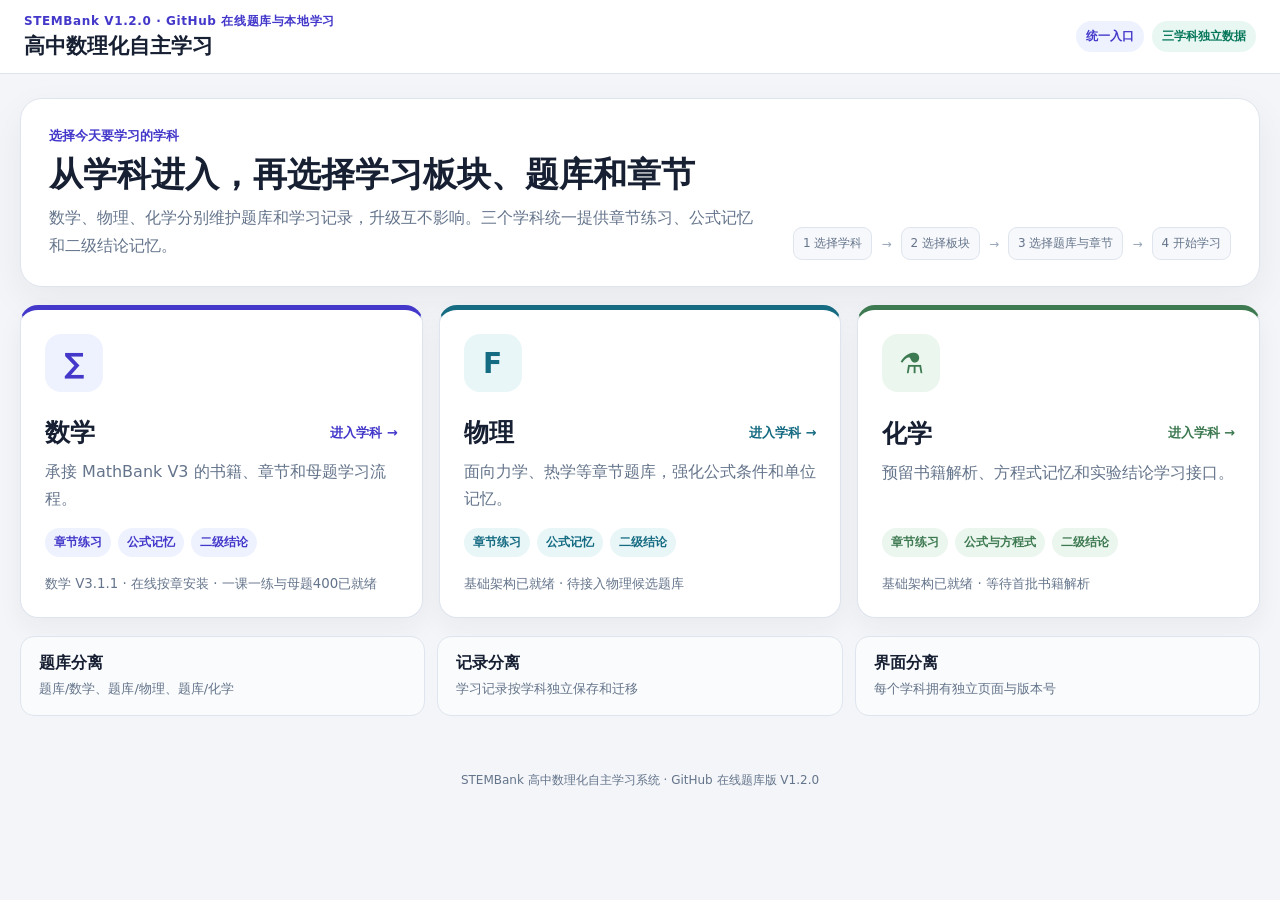
==== index.html @ 2c2f06aa "feat: publish STEMBank with online question banks" ====
<!doctype html>
<html lang="zh-CN">
<head>
  <meta charset="utf-8">
  <meta name="viewport" content="width=device-width,initial-scale=1,viewport-fit=cover">
  <meta name="theme-color" content="#24314d">
  <title>高中数理化自主学习</title>
  <link rel="manifest" href="app.webmanifest">
  <link rel="stylesheet" href="公共资源/styles.css">
</head>
<body class="home-page">
  <header class="topbar">
    <div>
      <p class="eyebrow">STEMBank V1.2.0 · GitHub 在线题库与本地学习</p>
      <h1>高中数理化自主学习</h1>
    </div>
    <div class="top-actions">
      <span class="status-pill">统一入口</span>
      <span class="status-pill status-ready">三学科独立数据</span>
    </div>
  </header>

  <main class="home-shell">
    <section class="welcome-panel" aria-labelledby="welcome-title">
      <div>
        <span class="section-kicker">选择今天要学习的学科</span>
        <h2 id="welcome-title">从学科进入，再选择学习板块、题库和章节</h2>
        <p>数学、物理、化学分别维护题库和学习记录，升级互不影响。三个学科统一提供章节练习、公式记忆和二级结论记忆。</p>
      </div>
      <div class="flow-strip" aria-label="学习流程">
        <span>1 选择学科</span><i>→</i><span>2 选择板块</span><i>→</i><span>3 选择题库与章节</span><i>→</i><span>4 开始学习</span>
      </div>
    </section>

    <section class="subject-grid" aria-label="学科选择">
      <a class="subject-card math" href="学科/数学/index.html" data-subject="math">
        <div class="subject-mark" aria-hidden="true">∑</div>
        <div class="subject-copy">
          <div class="subject-head"><h2>数学</h2><span>进入学科 →</span></div>
          <p>承接 MathBank V3 的书籍、章节和母题学习流程。</p>
          <div class="module-chips"><span>章节练习</span><span>公式记忆</span><span>二级结论</span></div>
          <small>数学 V3.1.1 · 在线按章安装 · 一课一练与母题400已就绪</small>
        </div>
      </a>

      <a class="subject-card physics" href="学科/物理/index.html" data-subject="physics">
        <div class="subject-mark" aria-hidden="true">F</div>
        <div class="subject-copy">
          <div class="subject-head"><h2>物理</h2><span>进入学科 →</span></div>
          <p>面向力学、热学等章节题库，强化公式条件和单位记忆。</p>
          <div class="module-chips"><span>章节练习</span><span>公式记忆</span><span>二级结论</span></div>
          <small>基础架构已就绪 · 待接入物理候选题库</small>
        </div>
      </a>

      <a class="subject-card chemistry" href="学科/化学/index.html" data-subject="chemistry">
        <div class="subject-mark" aria-hidden="true">⚗</div>
        <div class="subject-copy">
          <div class="subject-head"><h2>化学</h2><span>进入学科 →</span></div>
          <p>预留书籍解析、方程式记忆和实验结论学习接口。</p>
          <div class="module-chips"><span>章节练习</span><span>公式与方程式</span><span>二级结论</span></div>
          <small>基础架构已就绪 · 等待首批书籍解析</small>
        </div>
      </a>
    </section>

    <section class="architecture-note">
      <div><b>题库分离</b><span>题库/数学、题库/物理、题库/化学</span></div>
      <div><b>记录分离</b><span>学习记录按学科独立保存和迁移</span></div>
      <div><b>界面分离</b><span>每个学科拥有独立页面与版本号</span></div>
    </section>
  </main>

  <footer class="site-footer">STEMBank 高中数理化自主学习系统 · GitHub 在线题库版 V1.2.0</footer>
  <script src="公共资源/home.js"></script>
</body>
</html>
---- 公共资源/styles.css ----
:root {
  --ink: #172033;
  --muted: #64748b;
  --line: #dfe5ee;
  --bg: #f3f5f8;
  --surface: #ffffff;
  --navy: #24314d;
  --accent: #4338ca;
  --accent-soft: #eef2ff;
  --success: #08785d;
  --warning: #a95f12;
  --radius: 18px;
}

* { box-sizing: border-box; }
html, body { min-height: 100%; }
body {
  margin: 0;
  background: var(--bg);
  color: var(--ink);
  font-family: "Microsoft YaHei", "PingFang SC", system-ui, sans-serif;
}
button, select, input { font: inherit; }
button, a { -webkit-tap-highlight-color: transparent; }
a { color: inherit; }
.hidden { display: none !important; }

.topbar {
  position: sticky;
  top: 0;
  z-index: 20;
  display: flex;
  align-items: center;
  justify-content: space-between;
  gap: 18px;
  padding: 13px 24px;
  background: rgba(255, 255, 255, .96);
  border-bottom: 1px solid var(--line);
  backdrop-filter: blur(10px);
}
.topbar h1 { margin: 2px 0 0; font-size: 21px; }
.eyebrow { margin: 0; color: var(--accent); font-size: 12px; font-weight: 800; letter-spacing: .05em; }
.top-actions { display: flex; align-items: center; justify-content: flex-end; gap: 8px; flex-wrap: wrap; }
.status-pill { padding: 7px 10px; border-radius: 999px; background: var(--accent-soft); color: var(--accent); font-size: 12px; font-weight: 800; }
.status-ready { background: #e8f7f1; color: var(--success); }

.home-shell { width: min(1240px, calc(100% - 32px)); margin: 24px auto 36px; }
.welcome-panel {
  display: grid;
  grid-template-columns: minmax(0, 1fr) auto;
  gap: 28px;
  align-items: end;
  padding: 26px 28px;
  border: 1px solid var(--line);
  border-radius: 22px;
  background: var(--surface);
  box-shadow: 0 14px 38px rgba(30, 41, 59, .06);
}
.section-kicker { color: var(--accent); font-size: 13px; font-weight: 800; }
.welcome-panel h2 { max-width: 730px; margin: 7px 0 8px; font-size: clamp(22px, 3vw, 34px); line-height: 1.3; }
.welcome-panel p { max-width: 760px; margin: 0; color: var(--muted); line-height: 1.75; }
.flow-strip { display: flex; align-items: center; gap: 9px; flex-wrap: wrap; color: var(--muted); font-size: 12px; }
.flow-strip span { padding: 7px 9px; border-radius: 9px; background: #f7f8fb; border: 1px solid var(--line); }
.flow-strip i { font-style: normal; color: #9aa7b8; }

.subject-grid { display: grid; grid-template-columns: repeat(3, 1fr); gap: 16px; margin-top: 18px; }
.subject-card {
  --subject: #4338ca;
  --subject-soft: #eef2ff;
  min-height: 292px;
  display: flex;
  flex-direction: column;
  justify-content: space-between;
  gap: 24px;
  padding: 24px;
  text-decoration: none;
  background: var(--surface);
  border: 1px solid var(--line);
  border-top: 5px solid var(--subject);
  border-radius: var(--radius);
  box-shadow: 0 10px 26px rgba(30, 41, 59, .05);
  transition: transform .16s ease, box-shadow .16s ease, border-color .16s ease;
}
.subject-card:hover, .subject-card:focus-visible { transform: translateY(-3px); box-shadow: 0 18px 38px rgba(30, 41, 59, .1); outline: none; border-color: var(--subject); }
.subject-card.physics { --subject: #156b82; --subject-soft: #e8f6f8; }
.subject-card.chemistry { --subject: #3e7a51; --subject-soft: #ebf6ee; }
.subject-mark { width: 58px; height: 58px; display: grid; place-items: center; border-radius: 16px; background: var(--subject-soft); color: var(--subject); font-size: 28px; font-weight: 800; }
.subject-head { display: flex; align-items: center; justify-content: space-between; gap: 12px; }
.subject-head h2 { margin: 0; font-size: 25px; }
.subject-head span { color: var(--subject); font-size: 13px; font-weight: 800; }
.subject-copy p { min-height: 52px; margin: 10px 0 16px; color: var(--muted); line-height: 1.65; }
.subject-copy small { display: block; margin-top: 18px; color: var(--muted); }
.module-chips { display: flex; flex-wrap: wrap; gap: 7px; }
.module-chips span { padding: 6px 9px; border-radius: 999px; background: var(--subject-soft); color: var(--subject); font-size: 12px; font-weight: 700; }
.architecture-note { display: grid; grid-template-columns: repeat(3, 1fr); gap: 12px; margin-top: 18px; }
.architecture-note div { padding: 16px 18px; border: 1px solid var(--line); border-radius: 14px; background: #fafbfc; }
.architecture-note b, .architecture-note span { display: block; }
.architecture-note span { margin-top: 5px; color: var(--muted); font-size: 13px; line-height: 1.55; }
.site-footer { padding: 20px; text-align: center; color: var(--muted); font-size: 12px; }

.subject-page { --subject: #4338ca; --subject-soft: #eef2ff; }
.subject-page.physics { --subject: #156b82; --subject-soft: #e8f6f8; }
.subject-page.chemistry { --subject: #3e7a51; --subject-soft: #ebf6ee; }
.subject-page .eyebrow { color: var(--subject); }
.home-link, .action-button {
  border: 1px solid var(--line);
  border-radius: 11px;
  padding: 9px 13px;
  background: #fff;
  color: #334155;
  font-weight: 750;
  text-decoration: none;
  cursor: pointer;
}
.action-button.primary { border-color: var(--subject); background: var(--subject); color: #fff; }
.action-button:disabled { cursor: not-allowed; opacity: .55; }
.module-tabs { position: sticky; top: 69px; z-index: 18; display: flex; gap: 8px; padding: 10px 24px; border-bottom: 1px solid var(--line); background: #f8f9fb; }
.module-tab { border: 1px solid var(--line); border-radius: 10px; padding: 9px 14px; background: #fff; color: var(--ink); font-weight: 800; cursor: pointer; }
.module-tab.on { border-color: var(--subject); background: var(--subject); color: #fff; }
.subject-layout { width: min(1500px, calc(100% - 32px)); margin: 18px auto; display: grid; grid-template-columns: 300px minmax(0, 1fr) 270px; gap: 16px; }
.panel { border: 1px solid var(--line); border-radius: var(--radius); background: #fff; box-shadow: 0 8px 24px rgba(30, 41, 59, .045); }
.side-panel { align-self: start; padding: 17px; }
.side-panel h2 { margin: 0 0 14px; font-size: 17px; }
.field { display: block; margin: 12px 0; }
.field span { display: block; margin-bottom: 6px; color: var(--muted); font-size: 12px; font-weight: 700; }
.field select { width: 100%; padding: 10px; border: 1px solid var(--line); border-radius: 10px; background: #fff; }
.section-title { margin: 18px 0 9px; padding-top: 14px; border-top: 1px solid var(--line); color: var(--muted); font-size: 12px; font-weight: 800; }
.chapter-empty { padding: 18px 12px; border: 1px dashed #cbd5e1; border-radius: 12px; background: #fafbfc; color: var(--muted); font-size: 13px; line-height: 1.65; text-align: center; }
.button-row { display: flex; gap: 8px; margin-top: 10px; }
.button-row > * { flex: 1; }
.workspace-panel { min-height: 650px; display: flex; flex-direction: column; overflow: hidden; }
.workspace-head { display: flex; align-items: center; justify-content: space-between; gap: 12px; padding: 16px 20px; border-bottom: 1px solid var(--line); }
.workspace-head h2 { margin: 0; font-size: 18px; }
.module-view { flex: 1; padding: 24px; }
.empty-workspace { min-height: 520px; display: grid; place-items: center; text-align: center; }
.empty-workspace > div { max-width: 590px; }
.empty-symbol { width: 66px; height: 66px; display: grid; place-items: center; margin: 0 auto 16px; border-radius: 18px; background: var(--subject-soft); color: var(--subject); font-size: 28px; font-weight: 800; }
.empty-workspace h3 { margin: 0 0 9px; font-size: 22px; }
.empty-workspace p { margin: 0; color: var(--muted); line-height: 1.75; }
.status-card { margin-top: 18px; padding: 13px; border-radius: 12px; background: var(--subject-soft); color: var(--subject); font-size: 13px; line-height: 1.6; }
.metric-list { display: grid; gap: 8px; }
.metric { padding: 12px; border-radius: 12px; background: #f8fafc; }
.metric span, .metric b { display: block; }
.metric span { color: var(--muted); font-size: 12px; }
.metric b { margin-top: 3px; font-size: 21px; }
.record-path { margin-top: 12px; padding: 11px; border: 1px solid var(--line); border-radius: 11px; color: var(--muted); font-size: 12px; line-height: 1.6; word-break: break-all; }
.file-choice { position: absolute; width: 1px; height: 1px; overflow: hidden; clip: rect(0, 0, 0, 0); }
.queue-note { min-height: 20px; margin-top: 8px; color: var(--muted); font-size: 12px; }

@media (max-width: 1060px) {
  .subject-grid, .architecture-note { grid-template-columns: 1fr; }
  .welcome-panel { grid-template-columns: 1fr; }
  .subject-layout { grid-template-columns: 1fr; }
  .workspace-panel { min-height: 560px; }
  .module-tabs { position: static; overflow-x: auto; }
}
@media (max-width: 680px) {
  .topbar { position: static; align-items: flex-start; padding: 12px 16px; }
  .top-actions .status-pill { display: none; }
  .home-shell, .subject-layout { width: min(100% - 20px, 1240px); }
  .welcome-panel, .subject-card { padding: 20px; }
  .flow-strip i { display: none; }
  .module-tabs { padding: 9px 10px; }
  .module-tab { flex: 0 0 auto; }
  .button-row { flex-direction: column; }
}
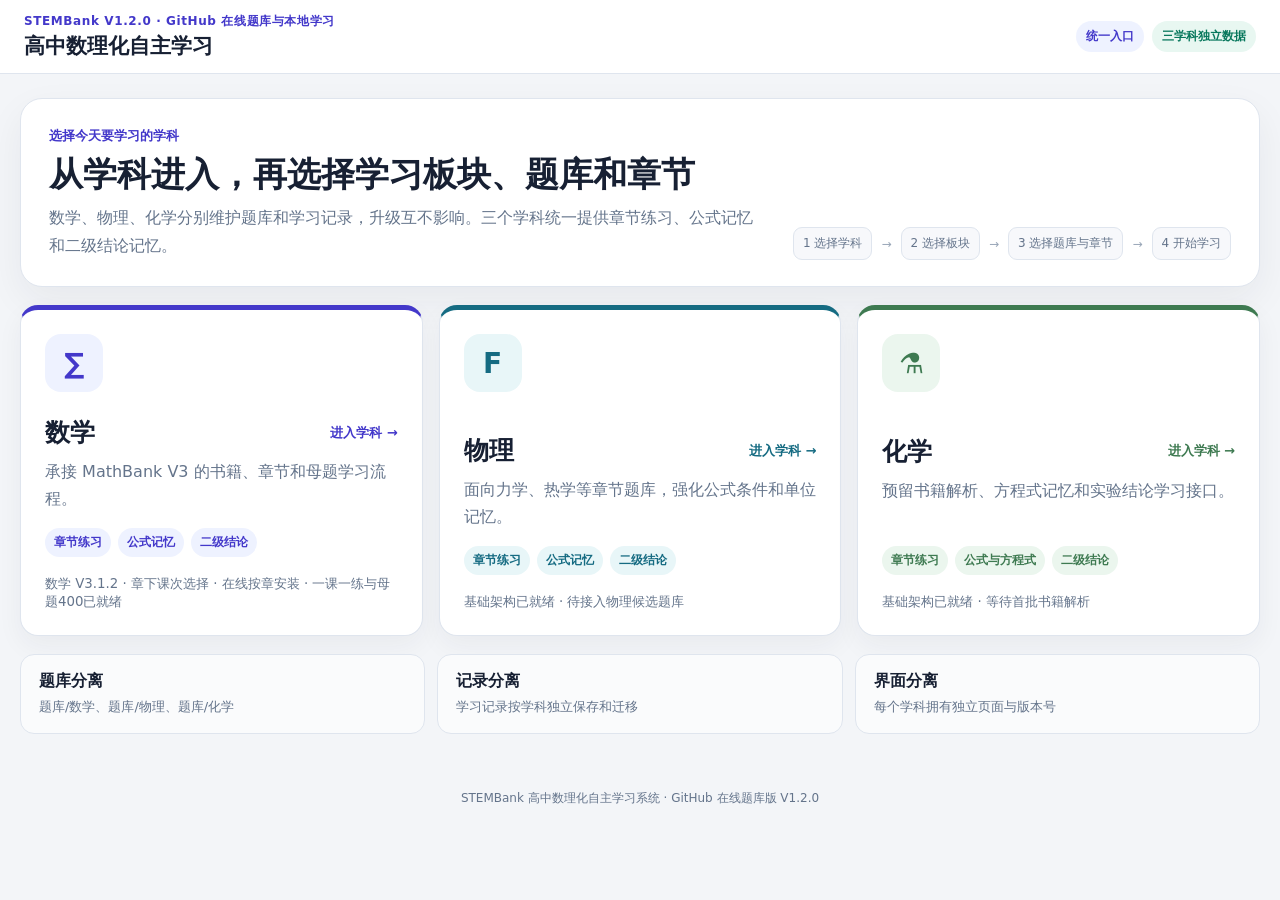
==== commit 5e147065: "feat: add lesson-level practice selection" ====
--- a/index.html
+++ b/index.html
@@ -39,7 +39,7 @@
           <div class="subject-head"><h2>数学</h2><span>进入学科 →</span></div>
           <p>承接 MathBank V3 的书籍、章节和母题学习流程。</p>
           <div class="module-chips"><span>章节练习</span><span>公式记忆</span><span>二级结论</span></div>
-          <small>数学 V3.1.1 · 在线按章安装 · 一课一练与母题400已就绪</small>
+          <small>数学 V3.1.2 · 章下课次选择 · 在线按章安装 · 一课一练与母题400已就绪</small>
         </div>
       </a>
 
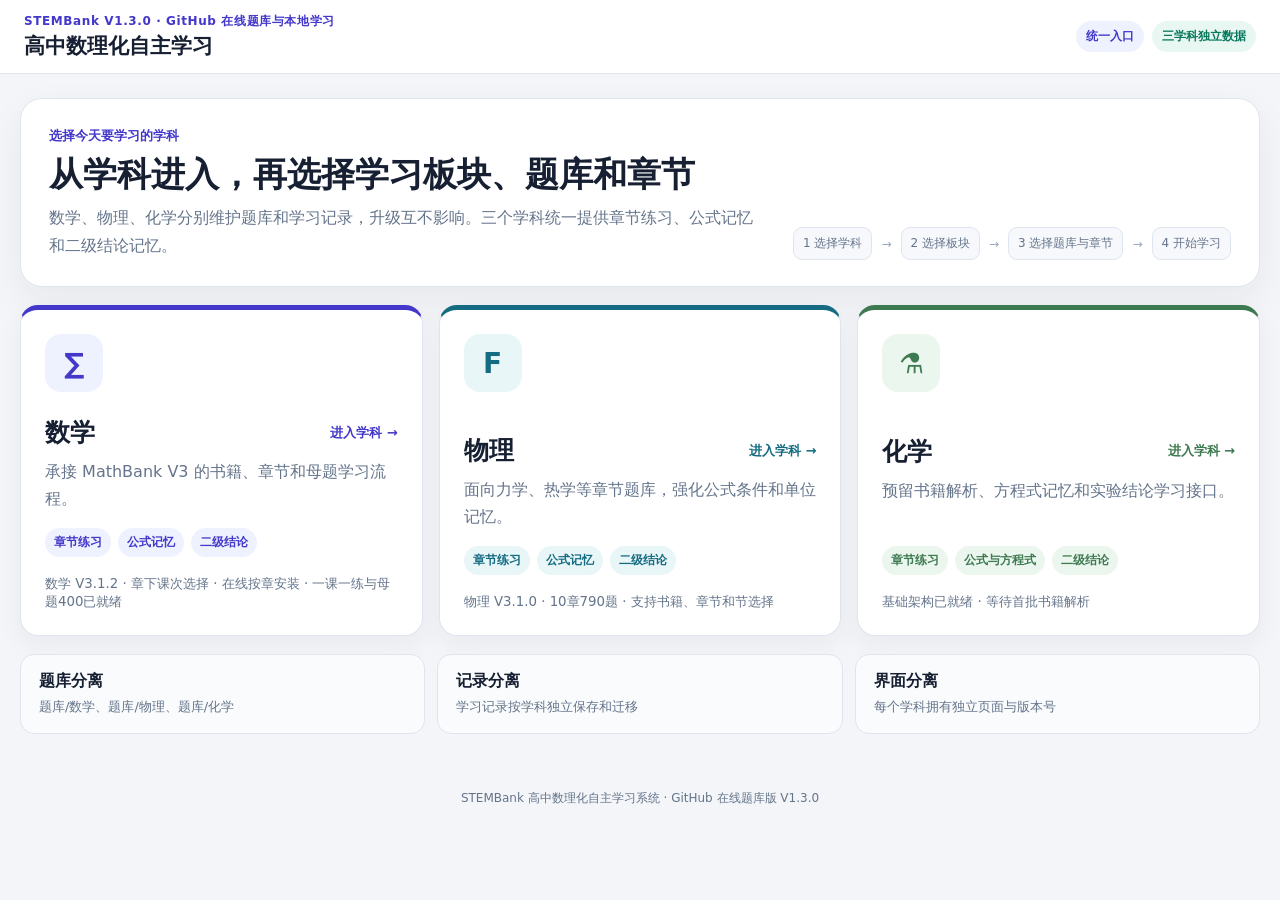
==== commit 71b6fd86: "feat: publish Physics V3.1.0 learning bank" ====
--- a/index.html
+++ b/index.html
@@ -11,7 +11,7 @@
 <body class="home-page">
   <header class="topbar">
     <div>
-      <p class="eyebrow">STEMBank V1.2.0 · GitHub 在线题库与本地学习</p>
+        <p class="eyebrow">STEMBank V1.3.0 · GitHub 在线题库与本地学习</p>
       <h1>高中数理化自主学习</h1>
     </div>
     <div class="top-actions">
@@ -49,7 +49,7 @@
           <div class="subject-head"><h2>物理</h2><span>进入学科 →</span></div>
           <p>面向力学、热学等章节题库，强化公式条件和单位记忆。</p>
           <div class="module-chips"><span>章节练习</span><span>公式记忆</span><span>二级结论</span></div>
-          <small>基础架构已就绪 · 待接入物理候选题库</small>
+          <small>物理 V3.1.0 · 10章790题 · 支持书籍、章节和节选择</small>
         </div>
       </a>
 
@@ -71,7 +71,7 @@
     </section>
   </main>
 
-  <footer class="site-footer">STEMBank 高中数理化自主学习系统 · GitHub 在线题库版 V1.2.0</footer>
+  <footer class="site-footer">STEMBank 高中数理化自主学习系统 · GitHub 在线题库版 V1.3.0</footer>
   <script src="公共资源/home.js"></script>
 </body>
 </html>
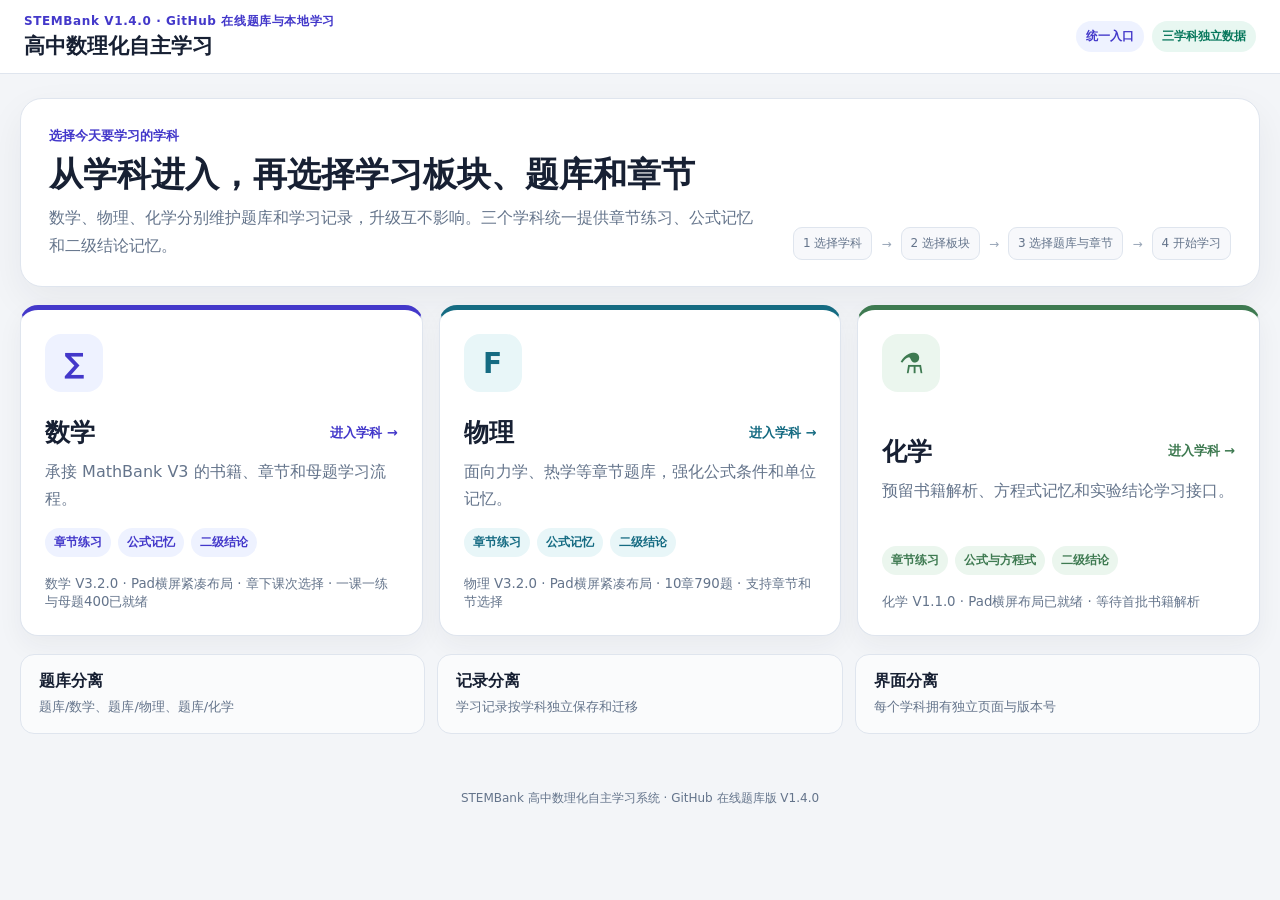
==== commit 3b7927e4: "feat: optimize Pad landscape layout across subjects" ====
--- a/index.html
+++ b/index.html
@@ -11,7 +11,7 @@
 <body class="home-page">
   <header class="topbar">
     <div>
-        <p class="eyebrow">STEMBank V1.3.0 · GitHub 在线题库与本地学习</p>
+        <p class="eyebrow">STEMBank V1.4.0 · GitHub 在线题库与本地学习</p>
       <h1>高中数理化自主学习</h1>
     </div>
     <div class="top-actions">
@@ -39,7 +39,7 @@
           <div class="subject-head"><h2>数学</h2><span>进入学科 →</span></div>
           <p>承接 MathBank V3 的书籍、章节和母题学习流程。</p>
           <div class="module-chips"><span>章节练习</span><span>公式记忆</span><span>二级结论</span></div>
-          <small>数学 V3.1.2 · 章下课次选择 · 在线按章安装 · 一课一练与母题400已就绪</small>
+          <small>数学 V3.2.0 · Pad横屏紧凑布局 · 章下课次选择 · 一课一练与母题400已就绪</small>
         </div>
       </a>
 
@@ -49,7 +49,7 @@
           <div class="subject-head"><h2>物理</h2><span>进入学科 →</span></div>
           <p>面向力学、热学等章节题库，强化公式条件和单位记忆。</p>
           <div class="module-chips"><span>章节练习</span><span>公式记忆</span><span>二级结论</span></div>
-          <small>物理 V3.1.0 · 10章790题 · 支持书籍、章节和节选择</small>
+          <small>物理 V3.2.0 · Pad横屏紧凑布局 · 10章790题 · 支持章节和节选择</small>
         </div>
       </a>
 
@@ -59,7 +59,7 @@
           <div class="subject-head"><h2>化学</h2><span>进入学科 →</span></div>
           <p>预留书籍解析、方程式记忆和实验结论学习接口。</p>
           <div class="module-chips"><span>章节练习</span><span>公式与方程式</span><span>二级结论</span></div>
-          <small>基础架构已就绪 · 等待首批书籍解析</small>
+          <small>化学 V1.1.0 · Pad横屏布局已就绪 · 等待首批书籍解析</small>
         </div>
       </a>
     </section>
@@ -71,7 +71,7 @@
     </section>
   </main>
 
-  <footer class="site-footer">STEMBank 高中数理化自主学习系统 · GitHub 在线题库版 V1.3.0</footer>
+  <footer class="site-footer">STEMBank 高中数理化自主学习系统 · GitHub 在线题库版 V1.4.0</footer>
   <script src="公共资源/home.js"></script>
 </body>
 </html>
--- a/公共资源/styles.css
+++ b/公共资源/styles.css
@@ -117,6 +117,8 @@
 .module-tabs { position: sticky; top: 69px; z-index: 18; display: flex; gap: 8px; padding: 10px 24px; border-bottom: 1px solid var(--line); background: #f8f9fb; }
 .module-tab { border: 1px solid var(--line); border-radius: 10px; padding: 9px 14px; background: #fff; color: var(--ink); font-weight: 800; cursor: pointer; }
 .module-tab.on { border-color: var(--subject); background: var(--subject); color: #fff; }
+.module-tab-actions { display: flex; gap: 7px; margin-left: auto; }
+.action-button.compact { padding: 7px 10px; font-size: 12px; }
 .subject-layout { width: min(1500px, calc(100% - 32px)); margin: 18px auto; display: grid; grid-template-columns: 300px minmax(0, 1fr) 270px; gap: 16px; }
 .panel { border: 1px solid var(--line); border-radius: var(--radius); background: #fff; box-shadow: 0 8px 24px rgba(30, 41, 59, .045); }
 .side-panel { align-self: start; padding: 17px; }
@@ -146,6 +148,49 @@
 .record-path { margin-top: 12px; padding: 11px; border: 1px solid var(--line); border-radius: 11px; color: var(--muted); font-size: 12px; line-height: 1.6; word-break: break-all; }
 .file-choice { position: absolute; width: 1px; height: 1px; overflow: hidden; clip: rect(0, 0, 0, 0); }
 .queue-note { min-height: 20px; margin-top: 8px; color: var(--muted); font-size: 12px; }
+.shell-dialog { width: min(680px, calc(100% - 32px)); padding: 0; border: 0; border-radius: 18px; color: var(--ink); box-shadow: 0 24px 80px rgba(15, 23, 42, .28); }
+.shell-dialog::backdrop { background: rgba(15, 23, 42, .42); backdrop-filter: blur(2px); }
+.shell-dialog-head { display: flex; align-items: center; justify-content: space-between; gap: 16px; padding: 18px 20px; border-bottom: 1px solid var(--line); }
+.shell-dialog-head h2 { margin: 2px 0 0; font-size: 20px; }
+.pad-tools-grid { display: grid; grid-template-columns: repeat(2, minmax(0, 1fr)); gap: 12px; padding: 18px 20px 22px; }
+.pad-tools-grid section { padding: 15px; border: 1px solid var(--line); border-radius: 13px; background: #fafbfc; }
+.pad-tools-grid h3 { margin: 0 0 7px; font-size: 15px; }
+.pad-tools-grid p { min-height: 58px; margin: 0 0 12px; color: var(--muted); font-size: 13px; line-height: 1.6; }
+
+@media (orientation: landscape) and (min-width: 1061px) {
+  html, body.subject-page { height: 100%; overflow: hidden; }
+  .subject-page .topbar { position: relative; height: 52px; padding: 6px 12px; }
+  .subject-page .topbar h1 { margin-top: 0; font-size: 17px; }
+  .subject-page .topbar .eyebrow { display: none; }
+  .subject-page .top-actions { flex-wrap: nowrap; }
+  .subject-page .module-tabs { position: relative; top: auto; height: 42px; align-items: center; gap: 6px; padding: 5px 8px; overflow: hidden; }
+  .subject-page .module-tab { flex: 0 0 auto; padding: 6px 9px; font-size: 12px; }
+  .subject-page .subject-layout { width: 100%; height: calc(100dvh - 94px); margin: 0; padding: 8px; grid-template-columns: clamp(165px, 15.5vw, 190px) minmax(0, 1fr) clamp(140px, 12.5vw, 160px); gap: 8px; overflow: hidden; }
+  .subject-page .panel { border-radius: 13px; }
+  .subject-page .side-panel { height: 100%; min-height: 0; align-self: stretch; padding: 9px; overflow: auto; }
+  .subject-page .side-panel h2 { margin-bottom: 9px; font-size: 14px; }
+  .subject-page .field { margin: 8px 0; }
+  .subject-page .field span, .subject-page .section-title { font-size: 10px; }
+  .subject-page .field select { padding: 7px; font-size: 11px; }
+  .subject-page .chapter-empty { padding: 10px 7px; font-size: 11px; line-height: 1.5; }
+  .subject-page .side-panel .action-button { padding: 7px 8px; font-size: 11px; }
+  .subject-page .section-title { margin: 10px 0 6px; padding-top: 8px; }
+  .subject-page .workspace-panel { height: 100%; min-height: 0; }
+  .subject-page .workspace-head { padding: 9px 12px; }
+  .subject-page .workspace-head h2 { font-size: 15px; }
+  .subject-page .module-view { min-height: 0; padding: 12px; overflow: auto; }
+  .subject-page .empty-workspace { min-height: 0; }
+  .subject-page .empty-symbol { width: 52px; height: 52px; margin-bottom: 11px; }
+  .subject-page .empty-workspace h3 { font-size: 18px; }
+  .subject-page .empty-workspace p { font-size: 13px; }
+  .subject-page .metric-list { gap: 5px; }
+  .subject-page .metric { padding: 7px 8px; }
+  .subject-page .metric span { font-size: 10px; }
+  .subject-page .metric b { font-size: 17px; }
+  .subject-page .side-panel:last-child .section-title,
+  .subject-page .side-panel:last-child .record-path,
+  .subject-page .side-panel:last-child .button-row { display: none; }
+}
 
 @media (max-width: 1060px) {
   .subject-grid, .architecture-note { grid-template-columns: 1fr; }
@@ -163,4 +208,6 @@
   .module-tabs { padding: 9px 10px; }
   .module-tab { flex: 0 0 auto; }
   .button-row { flex-direction: column; }
-}
+  .module-tab-actions { margin-left: 0; }
+  .pad-tools-grid { grid-template-columns: 1fr; }
+}
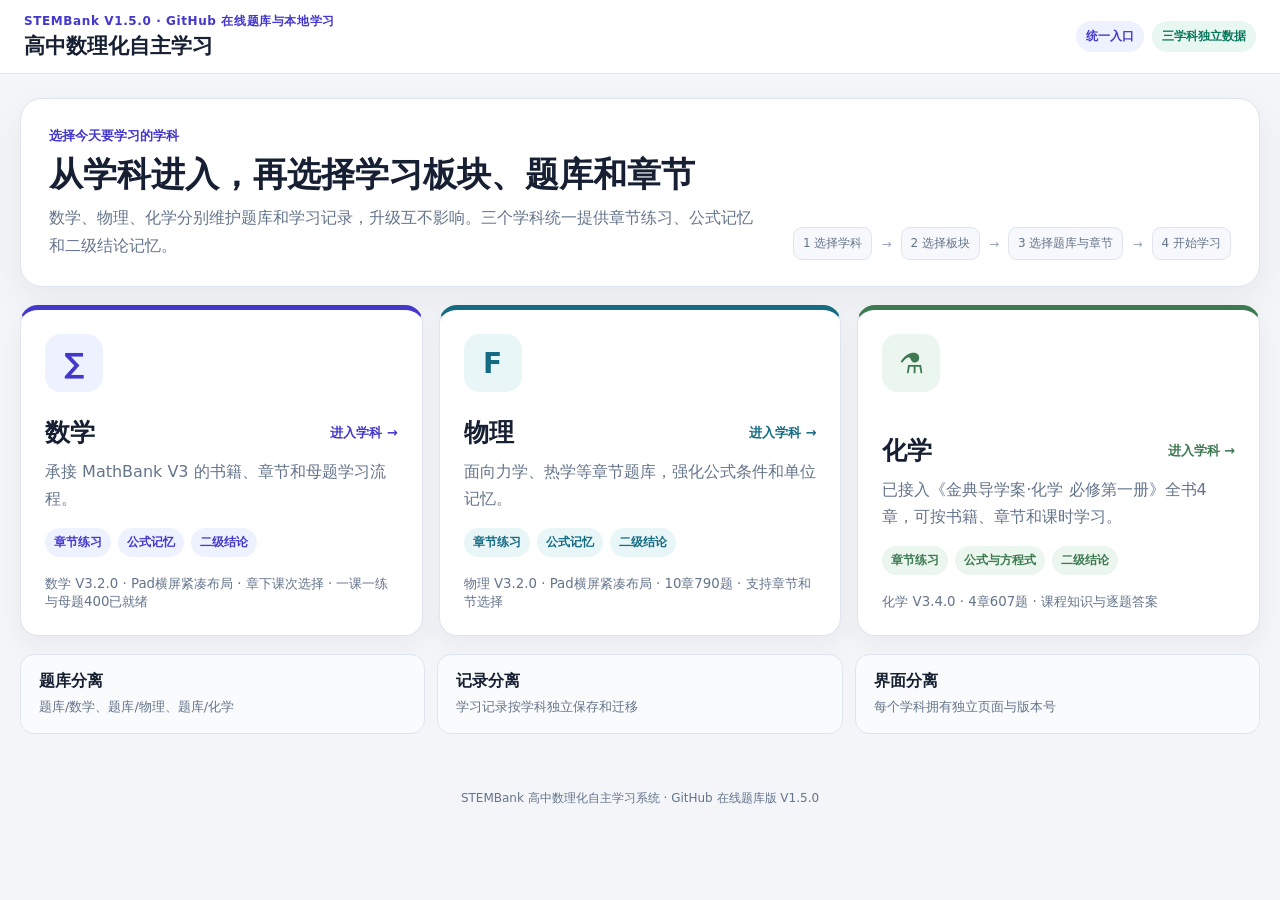
==== commit 5bc4aff2: "publish complete chemistry guide book" ====
--- a/index.html
+++ b/index.html
@@ -6,12 +6,12 @@
   <meta name="theme-color" content="#24314d">
   <title>高中数理化自主学习</title>
   <link rel="manifest" href="app.webmanifest">
-  <link rel="stylesheet" href="公共资源/styles.css">
+  <link rel="stylesheet" href="公共资源/styles.css?v=1.5.0">
 </head>
 <body class="home-page">
   <header class="topbar">
     <div>
-        <p class="eyebrow">STEMBank V1.4.0 · GitHub 在线题库与本地学习</p>
+        <p class="eyebrow">STEMBank V1.5.0 · GitHub 在线题库与本地学习</p>
       <h1>高中数理化自主学习</h1>
     </div>
     <div class="top-actions">
@@ -57,9 +57,9 @@
         <div class="subject-mark" aria-hidden="true">⚗</div>
         <div class="subject-copy">
           <div class="subject-head"><h2>化学</h2><span>进入学科 →</span></div>
-          <p>预留书籍解析、方程式记忆和实验结论学习接口。</p>
+          <p>已接入《金典导学案·化学 必修第一册》全书4章，可按书籍、章节和课时学习。</p>
           <div class="module-chips"><span>章节练习</span><span>公式与方程式</span><span>二级结论</span></div>
-          <small>化学 V1.1.0 · Pad横屏布局已就绪 · 等待首批书籍解析</small>
+          <small>化学 V3.4.0 · 4章607题 · 课程知识与逐题答案</small>
         </div>
       </a>
     </section>
@@ -71,7 +71,7 @@
     </section>
   </main>
 
-  <footer class="site-footer">STEMBank 高中数理化自主学习系统 · GitHub 在线题库版 V1.4.0</footer>
-  <script src="公共资源/home.js"></script>
+  <footer class="site-footer">STEMBank 高中数理化自主学习系统 · GitHub 在线题库版 V1.5.0</footer>
+  <script src="公共资源/home.js?v=1.5.0"></script>
 </body>
 </html>
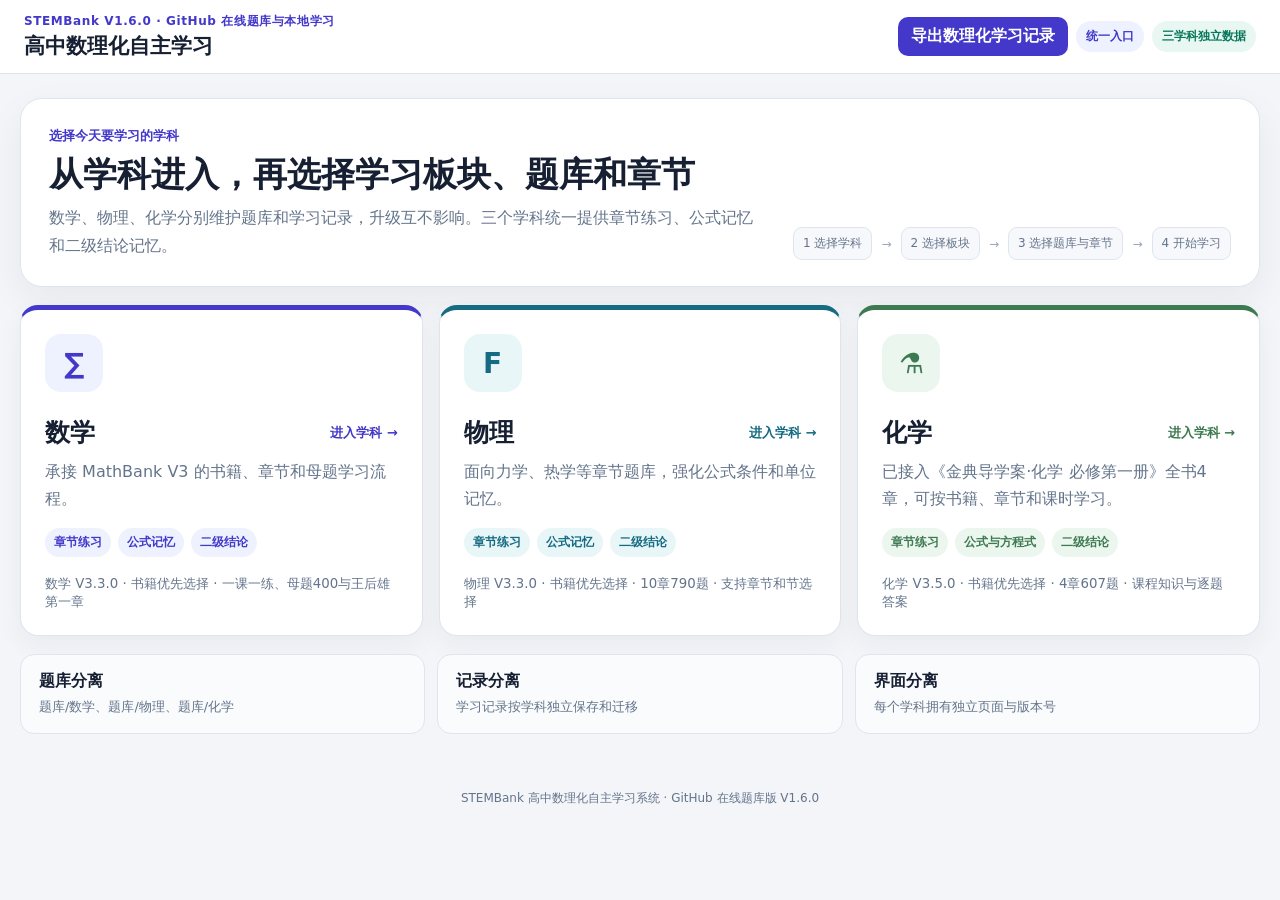
==== commit bdcb2629: "发布书籍优先界面与三科记录导出" ====
--- a/index.html
+++ b/index.html
@@ -6,15 +6,16 @@
   <meta name="theme-color" content="#24314d">
   <title>高中数理化自主学习</title>
   <link rel="manifest" href="app.webmanifest">
-  <link rel="stylesheet" href="公共资源/styles.css?v=1.5.0">
+  <link rel="stylesheet" href="公共资源/styles.css?v=1.6.0">
 </head>
 <body class="home-page">
   <header class="topbar">
     <div>
-        <p class="eyebrow">STEMBank V1.5.0 · GitHub 在线题库与本地学习</p>
+        <p class="eyebrow">STEMBank V1.6.0 · GitHub 在线题库与本地学习</p>
       <h1>高中数理化自主学习</h1>
     </div>
     <div class="top-actions">
+      <button class="home-record-export" id="exportAllRecords" type="button">导出数理化学习记录</button>
       <span class="status-pill">统一入口</span>
       <span class="status-pill status-ready">三学科独立数据</span>
     </div>
@@ -39,7 +40,7 @@
           <div class="subject-head"><h2>数学</h2><span>进入学科 →</span></div>
           <p>承接 MathBank V3 的书籍、章节和母题学习流程。</p>
           <div class="module-chips"><span>章节练习</span><span>公式记忆</span><span>二级结论</span></div>
-          <small>数学 V3.2.0 · Pad横屏紧凑布局 · 章下课次选择 · 一课一练与母题400已就绪</small>
+          <small>数学 V3.3.0 · 书籍优先选择 · 一课一练、母题400与王后雄第一章</small>
         </div>
       </a>
 
@@ -49,7 +50,7 @@
           <div class="subject-head"><h2>物理</h2><span>进入学科 →</span></div>
           <p>面向力学、热学等章节题库，强化公式条件和单位记忆。</p>
           <div class="module-chips"><span>章节练习</span><span>公式记忆</span><span>二级结论</span></div>
-          <small>物理 V3.2.0 · Pad横屏紧凑布局 · 10章790题 · 支持章节和节选择</small>
+          <small>物理 V3.3.0 · 书籍优先选择 · 10章790题 · 支持章节和节选择</small>
         </div>
       </a>
 
@@ -59,7 +60,7 @@
           <div class="subject-head"><h2>化学</h2><span>进入学科 →</span></div>
           <p>已接入《金典导学案·化学 必修第一册》全书4章，可按书籍、章节和课时学习。</p>
           <div class="module-chips"><span>章节练习</span><span>公式与方程式</span><span>二级结论</span></div>
-          <small>化学 V3.4.0 · 4章607题 · 课程知识与逐题答案</small>
+          <small>化学 V3.5.0 · 书籍优先选择 · 4章607题 · 课程知识与逐题答案</small>
         </div>
       </a>
     </section>
@@ -71,7 +72,8 @@
     </section>
   </main>
 
-  <footer class="site-footer">STEMBank 高中数理化自主学习系统 · GitHub 在线题库版 V1.5.0</footer>
-  <script src="公共资源/home.js?v=1.5.0"></script>
+  <div class="home-notice hidden" id="homeNotice" role="status" aria-live="polite"></div>
+  <footer class="site-footer">STEMBank 高中数理化自主学习系统 · GitHub 在线题库版 V1.6.0</footer>
+  <script src="公共资源/home.js?v=1.6.0"></script>
 </body>
 </html>
--- a/公共资源/styles.css
+++ b/公共资源/styles.css
@@ -43,6 +43,7 @@
 .top-actions { display: flex; align-items: center; justify-content: flex-end; gap: 8px; flex-wrap: wrap; }
 .status-pill { padding: 7px 10px; border-radius: 999px; background: var(--accent-soft); color: var(--accent); font-size: 12px; font-weight: 800; }
 .status-ready { background: #e8f7f1; color: var(--success); }
+.home-record-export{border:0;border-radius:10px;padding:9px 13px;background:var(--accent);color:#fff;font-weight:800;cursor:pointer}.home-record-export:disabled{opacity:.65;cursor:wait}.home-notice{position:fixed;left:50%;bottom:24px;z-index:60;transform:translateX(-50%);max-width:min(760px,90vw);padding:11px 16px;border-radius:10px;background:#172033;color:#fff;box-shadow:0 10px 32px rgba(15,23,42,.3);font-size:13px;text-align:center}
 
 .home-shell { width: min(1240px, calc(100% - 32px)); margin: 24px auto 36px; }
 .welcome-panel {
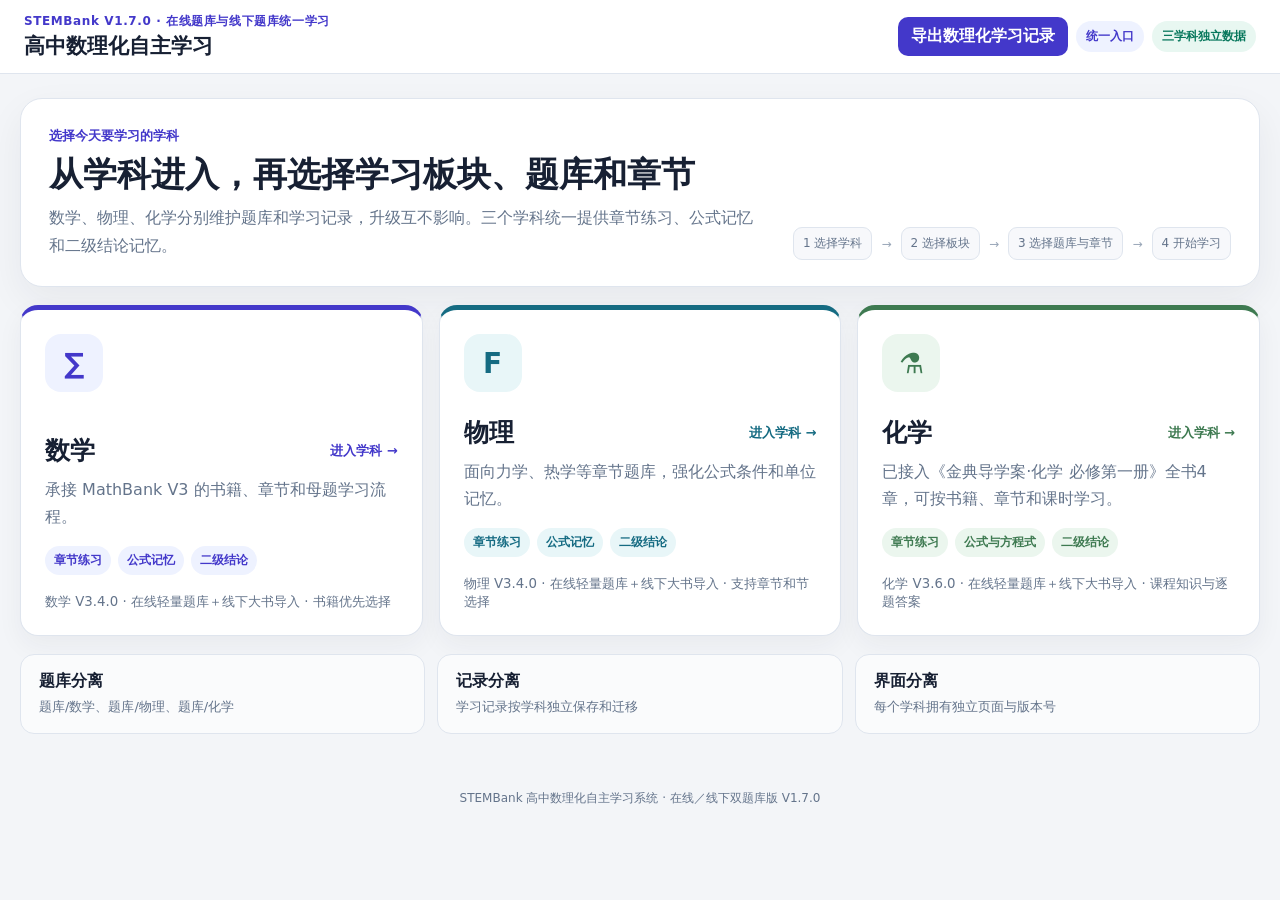
==== commit 318ba011: "feat: support offline question-bank imports" ====
--- a/index.html
+++ b/index.html
@@ -11,7 +11,7 @@
 <body class="home-page">
   <header class="topbar">
     <div>
-        <p class="eyebrow">STEMBank V1.6.0 · GitHub 在线题库与本地学习</p>
+        <p class="eyebrow">STEMBank V1.7.0 · 在线题库与线下题库统一学习</p>
       <h1>高中数理化自主学习</h1>
     </div>
     <div class="top-actions">
@@ -40,7 +40,7 @@
           <div class="subject-head"><h2>数学</h2><span>进入学科 →</span></div>
           <p>承接 MathBank V3 的书籍、章节和母题学习流程。</p>
           <div class="module-chips"><span>章节练习</span><span>公式记忆</span><span>二级结论</span></div>
-          <small>数学 V3.3.0 · 书籍优先选择 · 一课一练、母题400与王后雄第一章</small>
+          <small>数学 V3.4.0 · 在线轻量题库＋线下大书导入 · 书籍优先选择</small>
         </div>
       </a>
 
@@ -50,7 +50,7 @@
           <div class="subject-head"><h2>物理</h2><span>进入学科 →</span></div>
           <p>面向力学、热学等章节题库，强化公式条件和单位记忆。</p>
           <div class="module-chips"><span>章节练习</span><span>公式记忆</span><span>二级结论</span></div>
-          <small>物理 V3.3.0 · 书籍优先选择 · 10章790题 · 支持章节和节选择</small>
+          <small>物理 V3.4.0 · 在线轻量题库＋线下大书导入 · 支持章节和节选择</small>
         </div>
       </a>
 
@@ -60,7 +60,7 @@
           <div class="subject-head"><h2>化学</h2><span>进入学科 →</span></div>
           <p>已接入《金典导学案·化学 必修第一册》全书4章，可按书籍、章节和课时学习。</p>
           <div class="module-chips"><span>章节练习</span><span>公式与方程式</span><span>二级结论</span></div>
-          <small>化学 V3.5.0 · 书籍优先选择 · 4章607题 · 课程知识与逐题答案</small>
+          <small>化学 V3.6.0 · 在线轻量题库＋线下大书导入 · 课程知识与逐题答案</small>
         </div>
       </a>
     </section>
@@ -73,7 +73,7 @@
   </main>
 
   <div class="home-notice hidden" id="homeNotice" role="status" aria-live="polite"></div>
-  <footer class="site-footer">STEMBank 高中数理化自主学习系统 · GitHub 在线题库版 V1.6.0</footer>
+  <footer class="site-footer">STEMBank 高中数理化自主学习系统 · 在线／线下双题库版 V1.7.0</footer>
   <script src="公共资源/home.js?v=1.6.0"></script>
 </body>
 </html>
